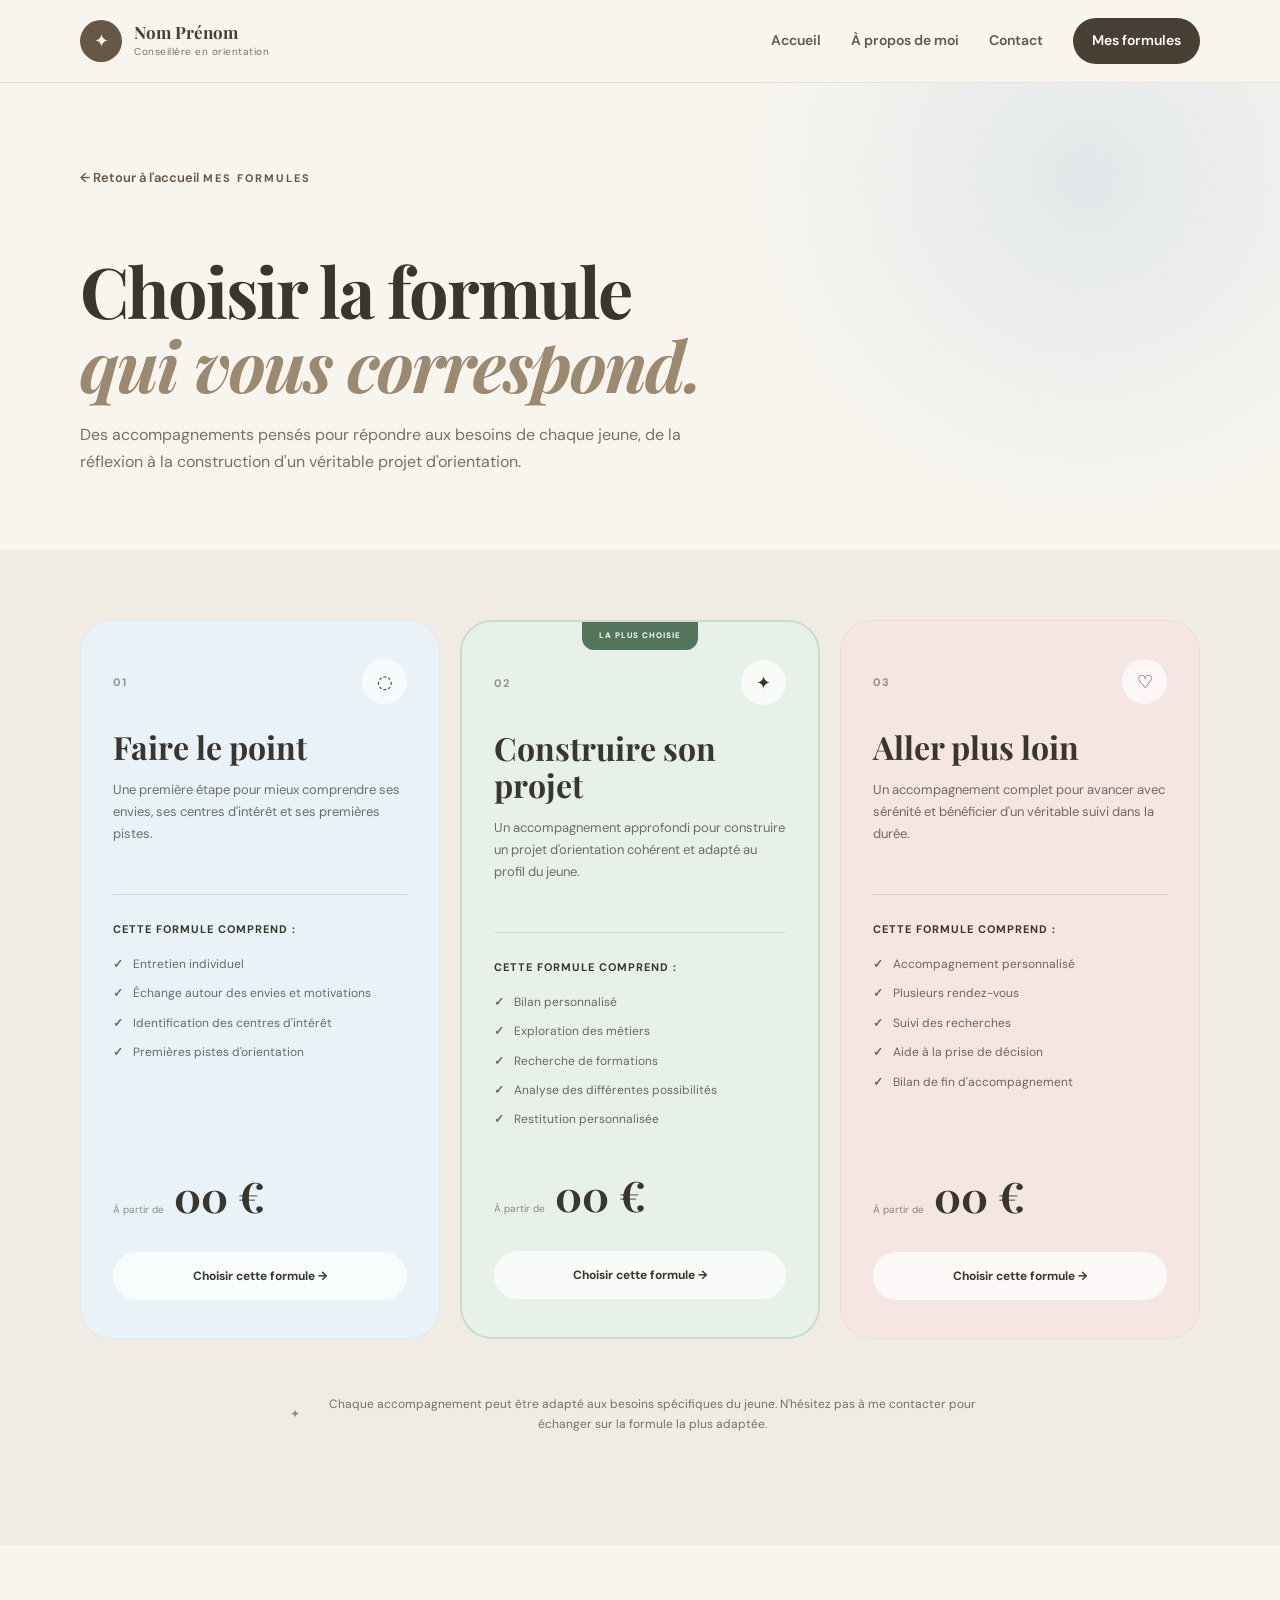
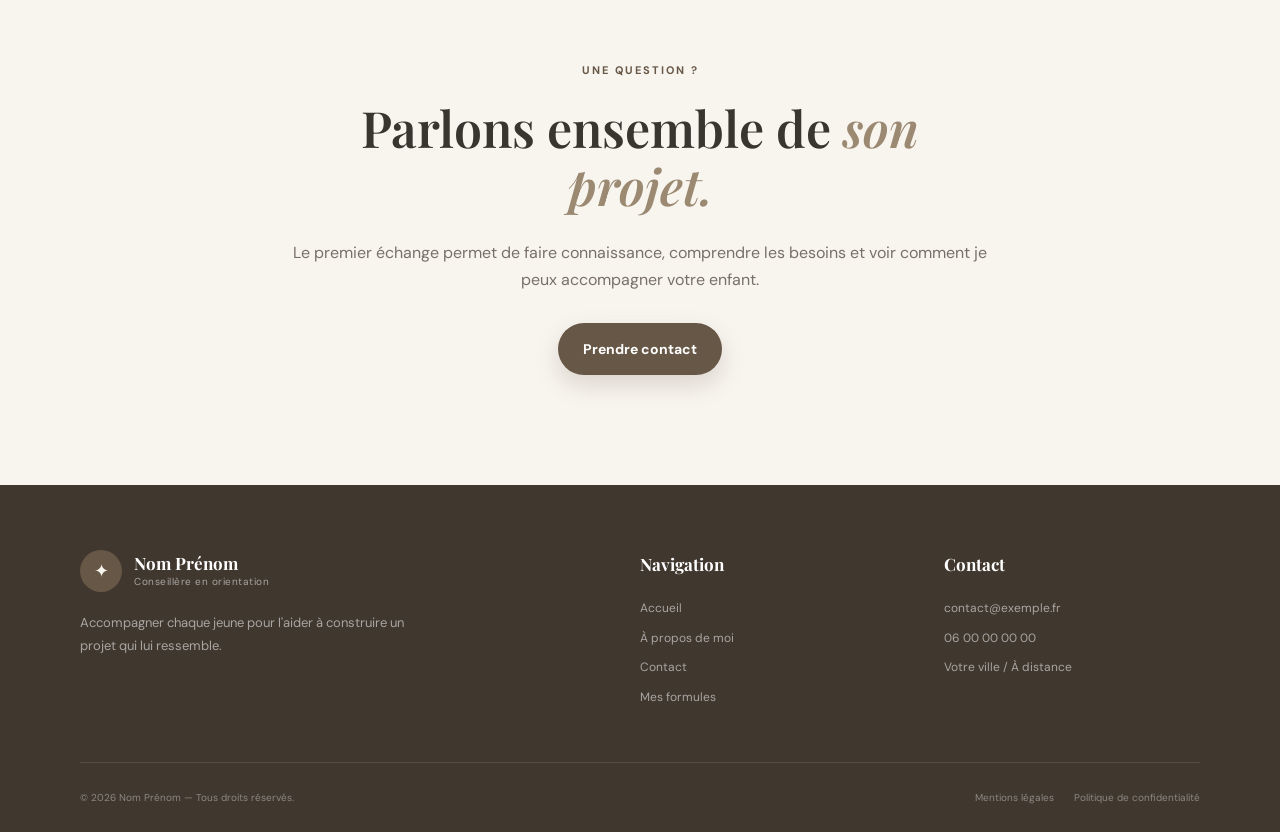
==== formules.html @ d6aa5b7f "premiere sauvegarde" ====
<!DOCTYPE html>
<html lang="fr">

<head>

    <meta charset="UTF-8">
    <meta name="viewport" content="width=device-width, initial-scale=1.0">

    <meta name="description" content="Découvrez les formules d'accompagnement en orientation scolaire.">

    <title>Mes formules | Nom Prénom</title>

    <link rel="stylesheet" href="style.css">

    <link rel="preconnect" href="https://fonts.googleapis.com">
    <link rel="preconnect" href="https://fonts.gstatic.com" crossorigin>

    <link href="https://fonts.googleapis.com/css2?family=DM+Sans:wght@400;500;600;700&family=Playfair+Display:wght@500;600;700&display=swap" rel="stylesheet">

</head>


<body>


    <!-- =====================================================
         HEADER
    ====================================================== -->

    <header class="header">

        <div class="container navigation">

            <a href="index.html" class="logo">

                <span class="logo-symbol">✦</span>

                <span>
                    <strong>Nom Prénom</strong>
                    <small>Conseillère en orientation</small>
                </span>

            </a>


            <nav class="nav-menu">

                <a href="index.html">Accueil</a>

                <a href="index.html#apropos">
                    À propos de moi
                </a>

                <a href="index.html#contact">
                    Contact
                </a>

                <a href="formules.html" class="nav-button active">
                    Mes formules
                </a>

            </nav>

        </div>

    </header>


    <!-- =====================================================
         HERO FORMULES
    ====================================================== -->

    <main>

        <section class="formules-hero">

            <div class="container">

                <a href="index.html" class="back-link">
                    ← Retour à l'accueil
                </a>


                <span class="section-label">
                    MES FORMULES
                </span>

                <h1>
                    Choisir la formule
                    <span>qui vous correspond.</span>
                </h1>

                <p>
                    Des accompagnements pensés pour répondre aux besoins
                    de chaque jeune, de la réflexion à la construction
                    d'un véritable projet d'orientation.
                </p>

            </div>

        </section>


        <!-- =====================================================
             FORMULES
        ====================================================== -->

        <section class="formules-section">

            <div class="container">

                <div class="formules-grid">


                    <!-- ================= FORMULE 1 ================= -->

                    <article class="formula-card formula-blue">

                        <div class="formula-top">

                            <span class="formula-number">
                                01
                            </span>

                            <span class="formula-icon">
                                ◌
                            </span>

                        </div>


                        <!-- MODIFIER LE TITRE -->

                        <h2>
                            Faire le point
                        </h2>

                        <p class="formula-intro">
                            Une première étape pour mieux comprendre
                            ses envies, ses centres d'intérêt et ses
                            premières pistes.
                        </p>


                        <div class="formula-divider"></div>


                        <h4>
                            Cette formule comprend :
                        </h4>


                        <ul class="formula-list">

                            <li>
                                <span>✓</span>
                                Entretien individuel
                            </li>

                            <li>
                                <span>✓</span>
                                Échange autour des envies et motivations
                            </li>

                            <li>
                                <span>✓</span>
                                Identification des centres d'intérêt
                            </li>

                            <li>
                                <span>✓</span>
                                Premières pistes d'orientation
                            </li>

                        </ul>


                        <div class="formula-price">

                            <small>À partir de</small>

                            <strong>
                                00 €
                            </strong>

                        </div>


                        <a href="index.html#contact" class="formula-button">
                            Choisir cette formule →
                        </a>

                    </article>


                    <!-- ================= FORMULE 2 ================= -->

                    <article class="formula-card formula-green popular">

                        <div class="popular-label">
                            LA PLUS CHOISIE
                        </div>


                        <div class="formula-top">

                            <span class="formula-number">
                                02
                            </span>

                            <span class="formula-icon">
                                ✦
                            </span>

                        </div>


                        <!-- MODIFIER LE TITRE -->

                        <h2>
                            Construire son projet
                        </h2>

                        <p class="formula-intro">
                            Un accompagnement approfondi pour construire
                            un projet d'orientation cohérent et adapté
                            au profil du jeune.
                        </p>


                        <div class="formula-divider"></div>


                        <h4>
                            Cette formule comprend :
                        </h4>


                        <ul class="formula-list">

                            <li>
                                <span>✓</span>
                                Bilan personnalisé
                            </li>

                            <li>
                                <span>✓</span>
                                Exploration des métiers
                            </li>

                            <li>
                                <span>✓</span>
                                Recherche de formations
                            </li>

                            <li>
                                <span>✓</span>
                                Analyse des différentes possibilités
                            </li>

                            <li>
                                <span>✓</span>
                                Restitution personnalisée
                            </li>

                        </ul>


                        <div class="formula-price">

                            <small>À partir de</small>

                            <strong>
                                00 €
                            </strong>

                        </div>


                        <a href="index.html#contact" class="formula-button">
                            Choisir cette formule →
                        </a>

                    </article>


                    <!-- ================= FORMULE 3 ================= -->

                    <article class="formula-card formula-red">

                        <div class="formula-top">

                            <span class="formula-number">
                                03
                            </span>

                            <span class="formula-icon">
                                ♡
                            </span>

                        </div>


                        <!-- MODIFIER LE TITRE -->

                        <h2>
                            Aller plus loin
                        </h2>

                        <p class="formula-intro">
                            Un accompagnement complet pour avancer avec
                            sérénité et bénéficier d'un véritable suivi
                            dans la durée.
                        </p>


                        <div class="formula-divider"></div>


                        <h4>
                            Cette formule comprend :
                        </h4>


                        <ul class="formula-list">

                            <li>
                                <span>✓</span>
                                Accompagnement personnalisé
                            </li>

                            <li>
                                <span>✓</span>
                                Plusieurs rendez-vous
                            </li>

                            <li>
                                <span>✓</span>
                                Suivi des recherches
                            </li>

                            <li>
                                <span>✓</span>
                                Aide à la prise de décision
                            </li>

                            <li>
                                <span>✓</span>
                                Bilan de fin d'accompagnement
                            </li>

                        </ul>


                        <div class="formula-price">

                            <small>À partir de</small>

                            <strong>
                                00 €
                            </strong>

                        </div>


                        <a href="index.html#contact" class="formula-button">
                            Choisir cette formule →
                        </a>

                    </article>

                </div>


                <!-- =====================================================
                     PETIT TEXTE SOUS LES FORMULES
                ====================================================== -->

                <div class="formula-note">

                    <span>✦</span>

                    <p>
                        Chaque accompagnement peut être adapté aux besoins
                        spécifiques du jeune. N'hésitez pas à me contacter
                        pour échanger sur la formule la plus adaptée.
                    </p>

                </div>

            </div>

        </section>


        <!-- =====================================================
             CTA
        ====================================================== -->

        <section class="formula-cta">

            <div class="container">

                <span class="section-label">
                    UNE QUESTION ?
                </span>

                <h2>
                    Parlons ensemble de
                    <em>son projet.</em>
                </h2>

                <p>
                    Le premier échange permet de faire connaissance,
                    comprendre les besoins et voir comment je peux
                    accompagner votre enfant.
                </p>

                <a href="index.html#contact" class="button button-primary">
                    Prendre contact
                </a>

            </div>

        </section>

    </main>


    <!-- =====================================================
         FOOTER
    ====================================================== -->

    <footer class="footer">

        <div class="container footer-grid">

            <div class="footer-brand">

                <a href="index.html" class="logo footer-logo">

                    <span class="logo-symbol">✦</span>

                    <span>
                        <strong>Nom Prénom</strong>
                        <small>Conseillère en orientation</small>
                    </span>

                </a>

                <p>
                    Accompagner chaque jeune pour l'aider à construire
                    un projet qui lui ressemble.
                </p>

            </div>


            <div class="footer-column">

                <h4>Navigation</h4>

                <a href="index.html">Accueil</a>

                <a href="index.html#apropos">
                    À propos de moi
                </a>

                <a href="index.html#contact">
                    Contact
                </a>

                <a href="formules.html">
                    Mes formules
                </a>

            </div>


            <div class="footer-column">

                <h4>Contact</h4>

                <a href="mailto:contact@exemple.fr">
                    contact@exemple.fr
                </a>

                <a href="tel:+33600000000">
                    06 00 00 00 00
                </a>

                <span>
                    Votre ville / À distance
                </span>

            </div>

        </div>


        <div class="footer-bottom container">

            <span>
                © 2026 Nom Prénom — Tous droits réservés.
            </span>

            <div>

                <a href="#">
                    Mentions légales
                </a>

                <a href="#">
                    Politique de confidentialité
                </a>

            </div>

        </div>

    </footer>


</body>
</html>
---- style.css ----
/* =========================================================
   VARIABLES
========================================================= */

:root {

    --cream: #f8f5ef;
    --cream-dark: #eee8dc;
    --white: #ffffff;

    --beige: #9b8972;
    --beige-dark: #675746;
    --brown: #493f35;

    --text: #39352f;
    --text-light: #777068;

    --blue: #b8d1df;
    --blue-dark: #54778c;

    --green: #b9cfbd;
    --green-dark: #54745b;

    --red: #d9a39b;
    --red-dark: #965b53;

    --shadow: 0 20px 50px rgba(75, 62, 48, 0.08);

    --radius: 24px;
    --radius-small: 14px;

}


/* =========================================================
   RESET
========================================================= */

* {
    margin: 0;
    padding: 0;
    box-sizing: border-box;
}


html {
    scroll-behavior: smooth;
}


body {
    font-family: "DM Sans", sans-serif;
    color: var(--text);
    background: var(--cream);
    line-height: 1.7;
}


img {
    max-width: 100%;
    display: block;
}


a {
    text-decoration: none;
    color: inherit;
}


button,
a {
    -webkit-tap-highlight-color: transparent;
}


/* =========================================================
   CONTAINER
========================================================= */

.container {
    width: min(1120px, calc(100% - 40px));
    margin: auto;
}


/* =========================================================
   HEADER
========================================================= */

.header {
    background: rgba(248, 245, 239, 0.94);
    border-bottom: 1px solid rgba(103, 87, 70, 0.12);

    position: sticky;
    top: 0;
    z-index: 100;

    backdrop-filter: blur(12px);
}


.navigation {
    min-height: 82px;

    display: flex;
    align-items: center;
    justify-content: space-between;

    gap: 30px;
}


/* LOGO */

.logo {
    display: flex;
    align-items: center;
    gap: 12px;

    color: var(--brown);
}


.logo-symbol {
    width: 42px;
    height: 42px;

    display: grid;
    place-items: center;

    border-radius: 50%;

    background: var(--beige-dark);
    color: var(--cream);

    font-size: 18px;
}


.logo strong {
    display: block;

    font-family: "Playfair Display", serif;
    font-size: 17px;
    line-height: 1.2;
}


.logo small {
    display: block;

    color: var(--text-light);

    font-size: 10px;
    letter-spacing: 0.5px;
}


/* MENU */

.nav-menu {
    display: flex;
    align-items: center;
    gap: 30px;

    font-size: 14px;
    font-weight: 600;
}


.nav-menu > a {
    position: relative;
    color: var(--beige-dark);
}


.nav-menu > a:not(.nav-button)::after {
    content: "";

    position: absolute;

    left: 0;
    bottom: -7px;

    width: 0;
    height: 2px;

    background: var(--beige-dark);

    transition: width 0.3s ease;
}


.nav-menu > a:not(.nav-button):hover::after {
    width: 100%;
}


.nav-button {
    padding: 11px 19px;

    border-radius: 100px;

    background: var(--beige-dark);
    color: white !important;

    transition: transform 0.3s ease,
                background 0.3s ease;
}


.nav-button:hover {
    transform: translateY(-2px);
    background: var(--brown);
}


.nav-button.active {
    background: var(--brown);
}


/* =========================================================
   HERO
========================================================= */

.hero {
    position: relative;

    overflow: hidden;

    padding: 100px 0 110px;

    background:
        radial-gradient(
            circle at 80% 20%,
            rgba(185, 207, 189, 0.28),
            transparent 30%
        ),
        var(--cream);
}


.hero-grid {
    display: grid;

    grid-template-columns: 1fr 0.85fr;

    align-items: center;

    gap: 80px;
}


.eyebrow,
.section-label {
    display: inline-block;

    color: var(--beige-dark);

    font-size: 11px;
    font-weight: 700;

    letter-spacing: 2px;
    text-transform: uppercase;
}


.hero h1 {
    max-width: 650px;

    margin: 18px 0 24px;

    font-family: "Playfair Display", serif;

    font-size: clamp(46px, 6vw, 76px);

    font-weight: 600;

    line-height: 1.05;

    letter-spacing: -2px;
}


.hero h1 span,
.formules-hero h1 span {
    display: block;

    color: var(--beige);
    font-style: italic;
}


.hero-description {
    max-width: 570px;

    color: var(--text-light);

    font-size: 17px;

    line-height: 1.8;
}


.hero-buttons {
    display: flex;

    flex-wrap: wrap;

    gap: 13px;

    margin-top: 35px;
}


/* BUTTONS */

.button {
    display: inline-flex;

    align-items: center;
    justify-content: center;

    min-height: 52px;

    padding: 0 25px;

    border-radius: 100px;

    font-size: 14px;
    font-weight: 700;

    transition:
        transform 0.3s ease,
        box-shadow 0.3s ease,
        background 0.3s ease;
}


.button:hover {
    transform: translateY(-3px);
}


.button-primary {
    background: var(--beige-dark);
    color: white;

    box-shadow: 0 10px 25px rgba(103, 87, 70, 0.2);
}


.button-primary:hover {
    background: var(--brown);

    box-shadow:
        0 15px 30px rgba(103, 87, 70, 0.25);
}


.button-secondary {
    border: 1px solid rgba(103, 87, 70, 0.25);

    color: var(--beige-dark);
}


.button-secondary:hover {
    background: white;
}


.hero-note {
    display: flex;

    align-items: center;

    gap: 10px;

    margin-top: 24px;

    color: var(--text-light);

    font-size: 12px;
}


.hero-note span {
    width: 21px;
    height: 21px;

    display: grid;
    place-items: center;

    border-radius: 50%;

    background: var(--green);

    color: var(--green-dark);

    font-size: 11px;
}


/* =========================================================
   HERO VISUAL
========================================================= */

.hero-visual {
    position: relative;

    min-height: 500px;

    display: grid;
    place-items: center;
}


.visual-circle {
    position: absolute;

    border-radius: 50%;
}


.circle-one {
    width: 410px;
    height: 410px;

    background: var(--green);

    opacity: 0.55;
}


.circle-two {
    width: 330px;
    height: 330px;

    background: var(--blue);

    opacity: 0.4;

    transform: translate(50px, 45px);
}


.orientation-card {
    position: relative;
    z-index: 2;

    width: 300px;
    min-height: 370px;

    padding: 45px 35px;

    display: flex;
    flex-direction: column;
    justify-content: center;

    text-align: center;

    border-radius: 150px 150px 35px 35px;

    background: var(--beige-dark);

    color: white;

    box-shadow:
        0 35px 60px rgba(70, 57, 45, 0.2);

    transform: rotate(-3deg);
}


.card-icon {
    width: 50px;
    height: 50px;

    display: grid;
    place-items: center;

    margin: 0 auto 22px;

    border-radius: 50%;

    background: rgba(255, 255, 255, 0.12);

    color: #e8d8c4;
}


.card-small {
    font-size: 9px;

    letter-spacing: 3px;

    opacity: 0.65;
}


.orientation-card h3 {
    margin: 15px 0;

    font-family: "Playfair Display", serif;

    font-size: 28px;

    line-height: 1.3;
}


.orientation-card h3 em {
    color: #e1c9a9;
}


.card-line {
    width: 45px;
    height: 1px;

    margin: 5px auto 15px;

    background: rgba(255, 255, 255, 0.4);
}


.card-bottom {
    font-size: 10px;

    letter-spacing: 1px;

    opacity: 0.7;
}


.floating-card {
    position: absolute;
    z-index: 3;

    display: flex;

    align-items: center;

    gap: 10px;

    padding: 13px 17px;

    background: white;

    border-radius: 14px;

    box-shadow: var(--shadow);

    animation: floating 4s ease-in-out infinite;
}


.floating-card span {
    width: 30px;
    height: 30px;

    display: grid;
    place-items: center;

    border-radius: 50%;

    background: var(--cream-dark);

    color: var(--beige-dark);
}


.floating-card strong,
.floating-card small {
    display: block;

    line-height: 1.2;
}


.floating-card strong {
    font-size: 12px;
}


.floating-card small {
    margin-top: 3px;

    color: var(--text-light);

    font-size: 10px;
}


.floating-card-top {
    top: 70px;
    right: 10px;
}


.floating-card-bottom {
    bottom: 65px;
    left: 5px;

    animation-delay: 1.5s;
}


@keyframes floating {

    0%,
    100% {
        transform: translateY(0);
    }

    50% {
        transform: translateY(-8px);
    }

}


/* =========================================================
   BANDEAU
========================================================= */

.intro-band {
    background: var(--beige-dark);
    color: white;
}


.intro-band-content {
    min-height: 100px;

    display: flex;

    align-items: center;
    justify-content: center;

    gap: 30px;

    text-align: center;
}


.intro-band p {
    max-width: 700px;

    font-family: "Playfair Display", serif;

    font-size: 20px;
}


.intro-band span {
    color: #d8c4a7;
}


/* =========================================================
   SECTIONS
========================================================= */

.section {
    padding: 120px 0;
}


.about-section {
    background: var(--cream);
}


.about-grid {
    display: grid;

    grid-template-columns: 0.8fr 1.2fr;

    align-items: center;

    gap: 100px;
}


/* =========================================================
   ABOUT IMAGE
========================================================= */

.about-image {
    position: relative;

    min-height: 520px;

    display: grid;
    place-items: center;
}


.about-decoration {
    position: absolute;

    width: 390px;
    height: 450px;

    border: 1px solid var(--beige);

    border-radius: 200px 200px 30px 30px;

    transform: rotate(5deg);
}


.about-placeholder {
    position: relative;

    width: 350px;
    height: 420px;

    display: grid;
    place-items: center;

    border-radius: 190px 190px 25px 25px;

    background:
        linear-gradient(
            145deg,
            var(--blue),
            var(--green)
        );

    color: var(--beige-dark);

    text-align: center;

    font-family: "Playfair Display", serif;

    font-size: 30px;

    box-shadow: var(--shadow);
}


.about-placeholder span {
    opacity: 0.7;
}


.about-badge {
    position: absolute;

    bottom: 45px;
    right: 10px;

    padding: 18px 25px;

    display: flex;
    flex-direction: column;

    background: white;

    border-radius: 13px;

    box-shadow: var(--shadow);

    transform: rotate(-4deg);
}


.about-badge strong {
    font-family: "Playfair Display", serif;

    font-size: 18px;
}


.about-badge span {
    color: var(--text-light);

    font-size: 10px;
}


/* =========================================================
   ABOUT CONTENT
========================================================= */

.about-content h2,
.section-heading h2,
.contact-box h2,
.formula-cta h2 {
    margin: 17px 0 25px;

    font-family: "Playfair Display", serif;

    font-size: clamp(34px, 4vw, 50px);

    line-height: 1.15;

    font-weight: 600;
}


.about-content h2 em,
.contact-box h2 em,
.formula-cta h2 em {
    color: var(--beige);

    font-style: italic;
}


.about-content > p {
    max-width: 650px;

    margin-bottom: 15px;

    color: var(--text-light);
}


.about-content strong {
    color: var(--brown);
}


/* VALUES */

.about-values {
    display: grid;

    grid-template-columns: repeat(3, 1fr);

    gap: 15px;

    margin-top: 40px;
}


.about-values div {
    padding: 18px;

    border-top: 1px solid rgba(103, 87, 70, 0.2);
}


.about-values span {
    display: block;

    margin-bottom: 8px;

    color: var(--beige);

    font-size: 11px;
    font-weight: 700;
}


.about-values strong {
    display: block;

    font-family: "Playfair Display", serif;

    font-size: 18px;
}


.about-values p {
    margin-top: 5px;

    color: var(--text-light);

    font-size: 11px;

    line-height: 1.5;
}


/* =========================================================
   AUDIENCE
========================================================= */

.audience-section {
    background: #f1ece3;
}


.section-heading {
    max-width: 650px;

    margin: 0 auto 55px;
}


.section-heading.centered {
    text-align: center;
}


.section-heading h2 {
    margin-bottom: 13px;
}


.section-heading > p {
    color: var(--text-light);
}


.audience-grid {
    display: grid;

    grid-template-columns: repeat(3, 1fr);

    gap: 20px;
}


.audience-card {
    position: relative;

    padding: 38px 32px;

    min-height: 330px;

    background: var(--cream);

    border: 1px solid rgba(103, 87, 70, 0.08);

    border-radius: var(--radius);

    overflow: hidden;

    transition:
        transform 0.3s ease,
        box-shadow 0.3s ease;
}


.audience-card:hover {
    transform: translateY(-7px);

    box-shadow: var(--shadow);
}


.audience-card.featured {
    background: var(--beige-dark);
    color: white;
}


.audience-number {
    position: absolute;

    top: 20px;
    right: 25px;

    font-size: 11px;

    opacity: 0.5;
}


.audience-icon {
    width: 55px;
    height: 55px;

    display: grid;
    place-items: center;

    margin-bottom: 30px;

    border-radius: 50%;

    background: var(--cream-dark);

    color: var(--beige-dark);

    font-size: 21px;
}


.featured .audience-icon {
    background: rgba(255, 255, 255, 0.1);
    color: #e5d4bb;
}


.audience-card h3 {
    margin-bottom: 12px;

    font-family: "Playfair Display", serif;

    font-size: 27px;
}


.audience-card p {
    color: var(--text-light);

    font-size: 14px;
}


.featured p {
    color: rgba(255, 255, 255, 0.7);
}


/* =========================================================
   CONTACT
========================================================= */

.contact-section {
    padding-top: 100px;
    padding-bottom: 120px;
}


.contact-box {
    position: relative;

    display: grid;

    grid-template-columns: 1fr 1fr;

    gap: 70px;

    padding: 65px;

    border-radius: 35px;

    background: var(--beige-dark);

    color: white;

    overflow: hidden;
}


.contact-box::after {
    content: "";

    position: absolute;

    width: 300px;
    height: 300px;

    right: -100px;
    bottom: -150px;

    border-radius: 50%;

    border: 1px solid rgba(255, 255, 255, 0.15);
}


.contact-box .section-label {
    color: #ddc8aa;
}


.contact-box h2 {
    font-size: 50px;
}


.contact-box h2 em {
    color: #ddc8aa;
}


.contact-text > p {
    max-width: 480px;

    color: rgba(255, 255, 255, 0.7);
}


.contact-details {
    display: flex;

    flex-direction: column;

    justify-content: center;

    gap: 14px;
}


.contact-item {
    display: flex;

    align-items: center;

    gap: 15px;

    padding: 15px 0;

    border-bottom: 1px solid rgba(255, 255, 255, 0.1);
}


.contact-icon {
    width: 43px;
    height: 43px;

    display: grid;
    place-items: center;

    flex-shrink: 0;

    border-radius: 50%;

    background: rgba(255, 255, 255, 0.1);

    color: #e0ccb1;
}


.contact-item small,
.contact-item strong {
    display: block;
}


.contact-item small {
    color: rgba(255, 255, 255, 0.5);

    font-size: 10px;

    text-transform: uppercase;

    letter-spacing: 1px;
}


.contact-item strong {
    margin-top: 3px;

    font-size: 14px;
}


.button-light {
    margin-top: 15px;

    width: max-content;

    background: white;

    color: var(--beige-dark);
}


.button-light:hover {
    background: var(--cream);
}


/* =========================================================
   FOOTER
========================================================= */

.footer {
    padding-top: 65px;

    background: #40372f;

    color: white;
}


.footer-grid {
    display: grid;

    grid-template-columns: 1.5fr 0.7fr 0.8fr;

    gap: 80px;

    padding-bottom: 55px;
}


.footer-logo {
    color: white;
}


.footer-logo small {
    color: rgba(255, 255, 255, 0.55);
}


.footer-brand > p {
    max-width: 330px;

    margin-top: 20px;

    color: rgba(255, 255, 255, 0.55);

    font-size: 13px;
}


.footer-column {
    display: flex;
    flex-direction: column;

    gap: 9px;
}


.footer-column h4 {
    margin-bottom: 10px;

    font-family: "Playfair Display", serif;

    font-size: 17px;
}


.footer-column a,
.footer-column span {
    color: rgba(255, 255, 255, 0.55);

    font-size: 12px;

    transition: color 0.2s ease;
}


.footer-column a:hover {
    color: white;
}


.footer-bottom {
    min-height: 70px;

    display: flex;

    align-items: center;
    justify-content: space-between;

    gap: 20px;

    border-top: 1px solid rgba(255, 255, 255, 0.1);

    color: rgba(255, 255, 255, 0.4);

    font-size: 10px;
}


.footer-bottom div {
    display: flex;
    gap: 20px;
}


.footer-bottom a:hover {
    color: white;
}


/* =========================================================
   PAGE FORMULES
========================================================= */

.formules-hero {
    padding: 80px 0 75px;

    background:
        radial-gradient(
            circle at 85% 20%,
            rgba(184, 209, 223, 0.35),
            transparent 30%
        ),
        var(--cream);
}


.back-link {
    display: inline-flex;

    margin-bottom: 50px;

    color: var(--beige-dark);

    font-size: 13px;
    font-weight: 600;

    transition: transform 0.2s ease;
}


.back-link:hover {
    transform: translateX(-5px);
}


.formules-hero h1 {
    max-width: 800px;

    margin: 15px 0 20px;

    font-family: "Playfair Display", serif;

    font-size: clamp(44px, 6vw, 70px);

    line-height: 1.05;

    letter-spacing: -2px;
}


.formules-hero > .container > p {
    max-width: 650px;

    color: var(--text-light);

    font-size: 16px;
}


/* =========================================================
   FORMULES CARDS
========================================================= */

.formules-section {
    padding: 70px 0 110px;

    background: #f1ece3;
}


.formules-grid {
    display: grid;

    grid-template-columns: repeat(3, 1fr);

    align-items: stretch;

    gap: 20px;
}


.formula-card {
    position: relative;

    display: flex;
    flex-direction: column;

    min-height: 650px;

    padding: 38px 32px;

    border-radius: 32px;

    background: white;

    border: 1px solid rgba(0, 0, 0, 0.04);

    overflow: hidden;

    transition:
        transform 0.3s ease,
        box-shadow 0.3s ease;
}


.formula-card:hover {
    transform: translateY(-8px);

    box-shadow: 0 25px 50px rgba(70, 57, 45, 0.12);
}


/* COULEURS */

.formula-blue {
    background: #e9f2f6;
}


.formula-green {
    background: #e8f1e9;
}


.formula-red {
    background: #f5e6e3;
}


/* TOP */

.formula-top {
    display: flex;

    justify-content: space-between;
    align-items: center;

    margin-bottom: 25px;
}


.formula-number {
    font-size: 11px;
    font-weight: 700;

    letter-spacing: 1px;

    opacity: 0.5;
}


.formula-icon {
    width: 45px;
    height: 45px;

    display: grid;
    place-items: center;

    border-radius: 50%;

    background: rgba(255, 255, 255, 0.7);

    font-size: 18px;
}


.formula-card h2 {
    margin-bottom: 13px;

    font-family: "Playfair Display", serif;

    font-size: 32px;

    line-height: 1.15;
}


.formula-intro {
    min-height: 90px;

    color: rgba(57, 53, 47, 0.7);

    font-size: 13px;

    line-height: 1.7;
}


.formula-divider {
    width: 100%;
    height: 1px;

    margin: 25px 0;

    background: rgba(57, 53, 47, 0.12);
}


.formula-card h4 {
    margin-bottom: 15px;

    font-size: 11px;

    text-transform: uppercase;

    letter-spacing: 1px;
}


.formula-list {
    display: flex;
    flex-direction: column;

    gap: 9px;

    list-style: none;
}


.formula-list li {
    display: flex;

    gap: 10px;

    color: rgba(57, 53, 47, 0.72);

    font-size: 12px;
}


.formula-list li span {
    font-weight: 700;
}


.formula-price {
    display: flex;

    align-items: baseline;

    gap: 10px;

    margin-top: auto;

    padding-top: 30px;
}


.formula-price small {
    color: rgba(57, 53, 47, 0.55);

    font-size: 10px;
}


.formula-price strong {
    font-family: "Playfair Display", serif;

    font-size: 42px;
}


.formula-button {
    display: flex;

    align-items: center;
    justify-content: center;

    min-height: 48px;

    margin-top: 20px;

    border-radius: 100px;

    background: rgba(255, 255, 255, 0.75);

    font-size: 12px;
    font-weight: 700;

    transition:
        background 0.3s ease,
        transform 0.3s ease;
}


.formula-button:hover {
    background: white;

    transform: translateY(-2px);
}


/* FORMULE POPULAIRE */

.formula-card.popular {
    border: 2px solid rgba(84, 116, 91, 0.18);
}


.popular-label {
    position: absolute;

    top: 0;
    left: 50%;

    transform: translateX(-50%);

    padding: 7px 17px;

    border-radius: 0 0 12px 12px;

    background: var(--green-dark);

    color: white;

    font-size: 8px;
    font-weight: 700;

    letter-spacing: 1px;
}


/* NOTE */

.formula-note {
    display: flex;

    align-items: center;
    justify-content: center;

    gap: 15px;

    max-width: 700px;

    margin: 55px auto 0;

    text-align: center;

    color: var(--text-light);

    font-size: 12px;
}


.formula-note > span {
    color: var(--beige);
}


/* =========================================================
   FORMULE CTA
========================================================= */

.formula-cta {
    padding: 110px 0;

    text-align: center;

    background: var(--cream);
}


.formula-cta > .container {
    max-width: 700px;
}


.formula-cta p {
    margin-bottom: 30px;

    color: var(--text-light);
}


/* =========================================================
   RESPONSIVE TABLETTE
========================================================= */

@media (max-width: 900px) {

    .navigation {
        min-height: 75px;
    }


    .nav-menu {
        gap: 15px;
    }


    .hero-grid {
        grid-template-columns: 1fr;

        gap: 40px;
    }


    .hero-text {
        text-align: center;
    }


    .hero-description {
        margin: auto;
    }


    .hero-buttons {
        justify-content: center;
    }


    .hero-note {
        justify-content: center;
    }


    .hero-visual {
        min-height: 470px;
    }


    .about-grid {
        grid-template-columns: 1fr;

        gap: 60px;
    }


    .about-image {
        max-width: 500px;

        width: 100%;

        margin: auto;
    }


    .about-content {
        text-align: center;
    }


    .about-content > p {
        margin-left: auto;
        margin-right: auto;
    }


    .audience-grid {
        grid-template-columns: 1fr;

        max-width: 650px;

        margin: auto;
    }


    .audience-card {
        min-height: auto;
    }


    .contact-box {
        grid-template-columns: 1fr;

        gap: 30px;
    }


    .formules-grid {
        grid-template-columns: 1fr;

        max-width: 600px;

        margin: auto;
    }


    .formula-card {
        min-height: 600px;
    }


    .footer-grid {
        grid-template-columns: 1fr 1fr;

        gap: 45px;
    }


    .footer-brand {
        grid-column: 1 / -1;
    }

}


/* =========================================================
   RESPONSIVE MOBILE
========================================================= */

@media (max-width: 650px) {

    .container {
        width: min(100% - 30px, 1120px);
    }


    /* HEADER */

    .navigation {
        flex-direction: column;

        padding: 15px 0;

        gap: 15px;
    }


    .nav-menu {
        width: 100%;

        justify-content: center;

        flex-wrap: wrap;

        gap: 10px 16px;

        font-size: 12px;
    }


    .nav-button {
        padding: 8px 13px;
    }


    /* HERO */

    .hero {
        padding: 65px 0 70px;
    }


    .hero h1 {
        font-size: 45px;

        letter-spacing: -1px;
    }


    .hero-description {
        font-size: 15px;
    }


    .hero-buttons {
        flex-direction: column;
    }


    .button {
        width: 100%;
    }


    .hero-visual {
        min-height: 390px;
    }


    .circle-one {
        width: 300px;
        height: 300px;
    }


    .circle-two {
        width: 250px;
        height: 250px;
    }


    .orientation-card {
        width: 240px;
        min-height: 310px;

        padding: 35px 25px;
    }


    .orientation-card h3 {
        font-size: 24px;
    }


    .floating-card-top {
        top: 25px;
        right: 0;
    }


    .floating-card-bottom {
        bottom: 25px;
        left: 0;
    }


    /* BANDEAU */

    .intro-band-content {
        padding: 25px 0;
    }


    .intro-band p {
        font-size: 17px;
    }


    /* SECTIONS */

    .section {
        padding: 80px 0;
    }


    /* ABOUT */

    .about-image {
        min-height: 400px;
    }


    .about-decoration {
        width: 280px;
        height: 350px;
    }


    .about-placeholder {
        width: 250px;
        height: 330px;
    }


    .about-badge {
        right: 0;
        bottom: 20px;
    }


    .about-values {
        grid-template-columns: 1fr;

        text-align: left;
    }


    /* CONTACT */

    .contact-box {
        padding: 40px 25px;

        border-radius: 25px;
    }


    .contact-box h2 {
        font-size: 40px;
    }


    /* FOOTER */

    .footer-grid {
        grid-template-columns: 1fr;

        gap: 35px;
    }


    .footer-brand {
        grid-column: auto;
    }


    .footer-bottom {
        padding: 20px 0;

        flex-direction: column;

        align-items: flex-start;
    }


    .footer-bottom div {
        flex-wrap: wrap;
    }


    /* FORMULES */

    .formules-hero {
        padding: 55px 0;
    }


    .formules-hero h1 {
        font-size: 44px;

        letter-spacing: -1px;
    }


    .formules-section {
        padding: 45px 0 75px;
    }


    .formula-card {
        padding: 30px 25px;
    }


    .formula-card h2 {
        font-size: 29px;
    }


    .formula-note {
        align-items: flex-start;
    }

}
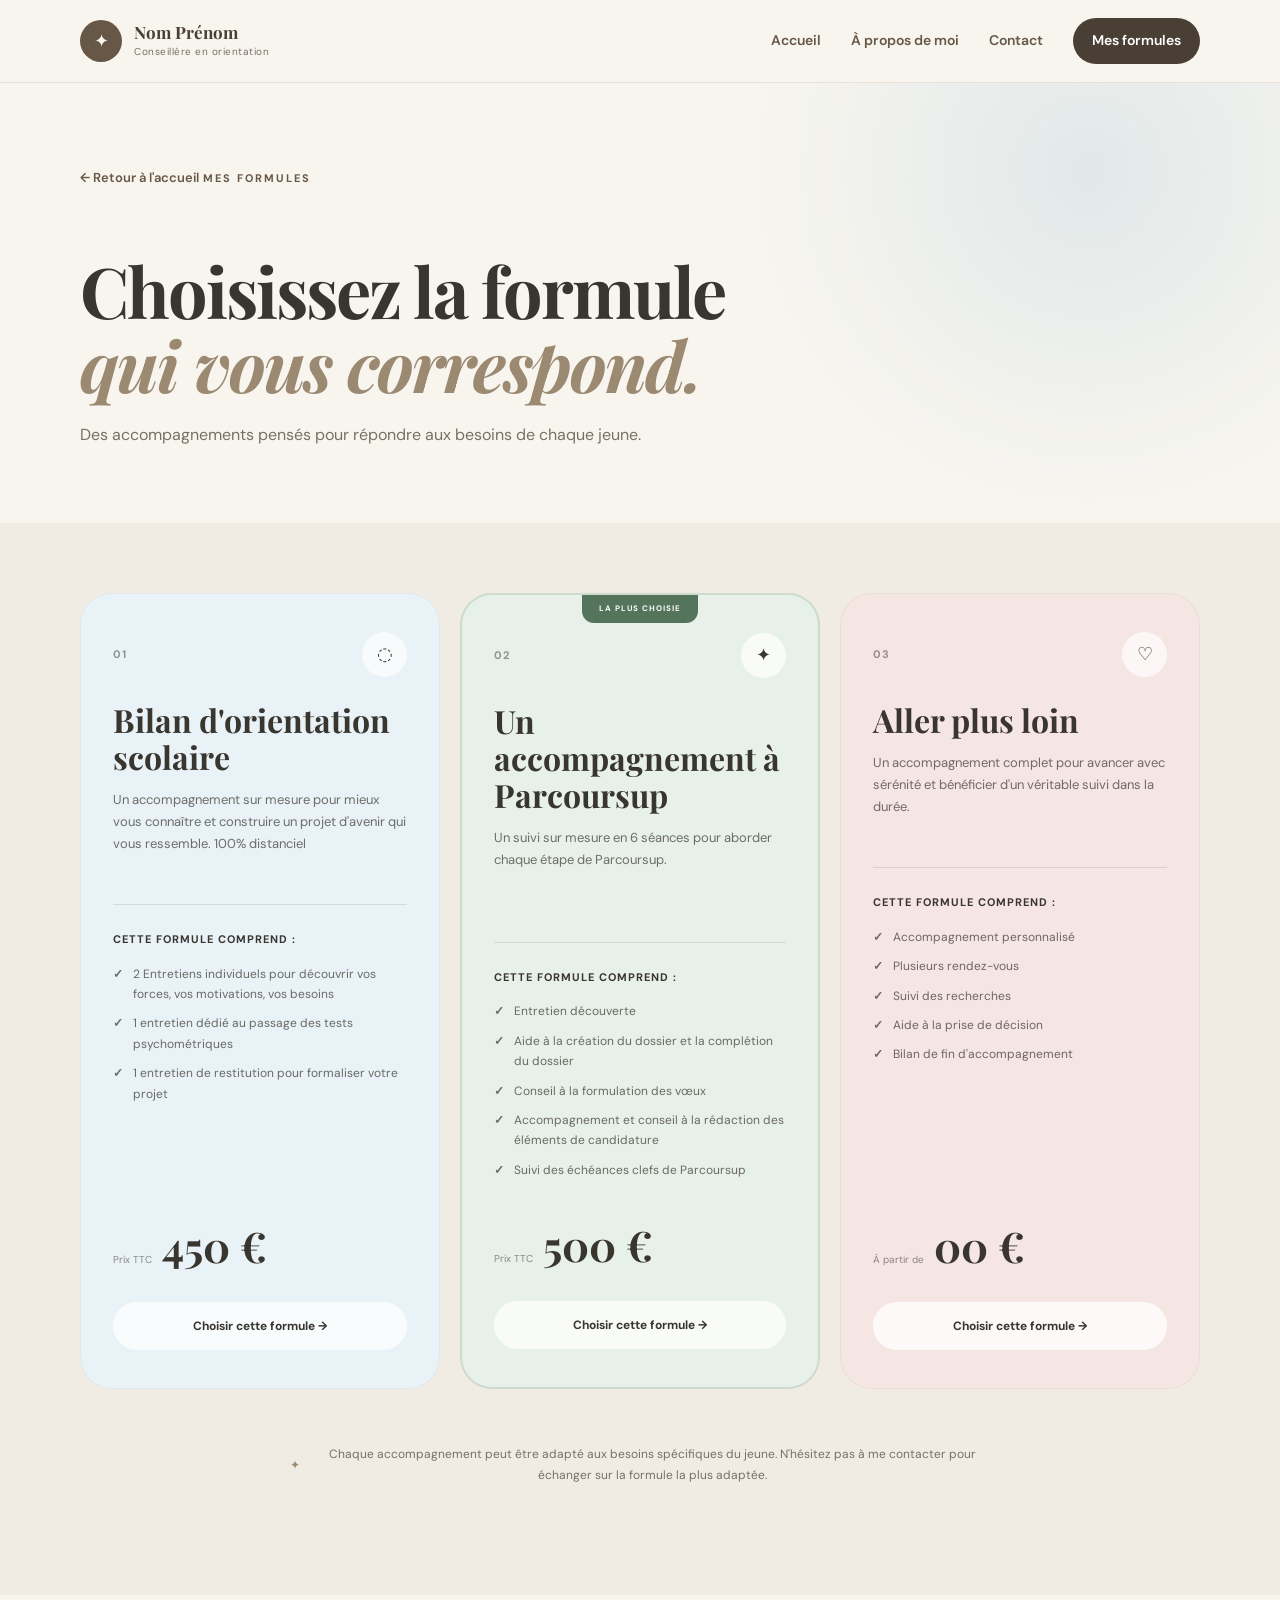
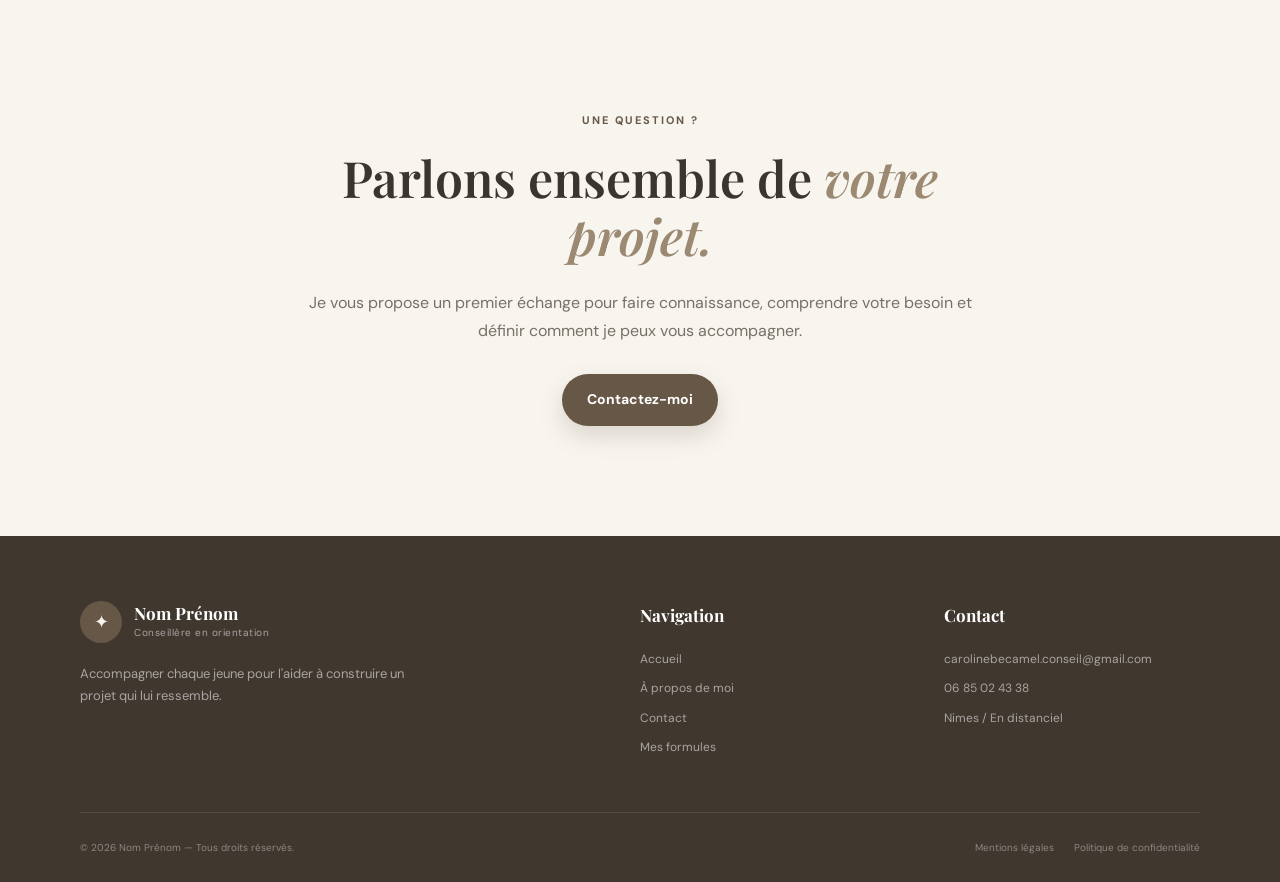
==== commit bfb06403: "Revise content and contact details in formules.html Updated descriptions and titles for clarity and " ====
--- a/formules.html
+++ b/formules.html
@@ -6,7 +6,7 @@
     <meta charset="UTF-8">
     <meta name="viewport" content="width=device-width, initial-scale=1.0">
 
-    <meta name="description" content="Découvrez les formules d'accompagnement en orientation scolaire.">
+    <meta name="description" content="Découvrez mes formules d'accompagnement en orientation scolaire.">
 
     <title>Mes formules | Nom Prénom</title>
 
@@ -86,14 +86,13 @@
                 </span>
 
                 <h1>
-                    Choisir la formule
+                    Choisissez la formule
                     <span>qui vous correspond.</span>
                 </h1>
 
                 <p>
                     Des accompagnements pensés pour répondre aux besoins
-                    de chaque jeune, de la réflexion à la construction
-                    d'un véritable projet d'orientation.
+                    de chaque jeune.
                 </p>
 
             </div>
@@ -132,13 +131,12 @@
                         <!-- MODIFIER LE TITRE -->
 
                         <h2>
-                            Faire le point
+                            Bilan d'orientation scolaire
                         </h2>
 
                         <p class="formula-intro">
-                            Une première étape pour mieux comprendre
-                            ses envies, ses centres d'intérêt et ses
-                            premières pistes.
+                            Un accompagnement sur mesure pour mieux vous connaître et construire un projet d'avenir qui vous ressemble. 
+                            100% distanciel
                         </p>
 
 
@@ -154,33 +152,29 @@
 
                             <li>
                                 <span>✓</span>
-                                Entretien individuel
-                            </li>
-
-                            <li>
-                                <span>✓</span>
-                                Échange autour des envies et motivations
-                            </li>
-
-                            <li>
-                                <span>✓</span>
-                                Identification des centres d'intérêt
-                            </li>
-
-                            <li>
-                                <span>✓</span>
-                                Premières pistes d'orientation
-                            </li>
+                                2 Entretiens individuels pour découvrir vos forces, vos motivations, vos besoins
+                            </li>
+
+                            <li>
+                                <span>✓</span>
+                                1 entretien dédié au passage des tests psychométriques 
+                            </li>
+
+                            <li>
+                                <span>✓</span>
+                                1 entretien de restitution pour formaliser votre projet
+                            </li>
+
 
                         </ul>
 
 
                         <div class="formula-price">
 
-                            <small>À partir de</small>
+                            <small>Prix TTC</small>
 
                             <strong>
-                                00 €
+                                450 €
                             </strong>
 
                         </div>
@@ -218,13 +212,11 @@
                         <!-- MODIFIER LE TITRE -->
 
                         <h2>
-                            Construire son projet
+                            Un accompagnement à Parcoursup
                         </h2>
 
                         <p class="formula-intro">
-                            Un accompagnement approfondi pour construire
-                            un projet d'orientation cohérent et adapté
-                            au profil du jeune.
+                            Un suivi sur mesure en 6 séances pour aborder chaque étape de Parcoursup.
                         </p>
 
 
@@ -240,27 +232,27 @@
 
                             <li>
                                 <span>✓</span>
-                                Bilan personnalisé
-                            </li>
-
-                            <li>
-                                <span>✓</span>
-                                Exploration des métiers
-                            </li>
-
-                            <li>
-                                <span>✓</span>
-                                Recherche de formations
-                            </li>
-
-                            <li>
-                                <span>✓</span>
-                                Analyse des différentes possibilités
-                            </li>
-
-                            <li>
-                                <span>✓</span>
-                                Restitution personnalisée
+                               Entretien découverte
+                            </li>
+
+                            <li>
+                                <span>✓</span>
+                                Aide à la création du dossier et la complétion du dossier
+                            </li>
+
+                            <li>
+                                <span>✓</span>
+                                Conseil à la formulation des vœux
+                            </li>
+
+                            <li>
+                                <span>✓</span>
+                                Accompagnement et conseil à la rédaction des éléments de candidature
+                            </li>
+
+                            <li>
+                                <span>✓</span>
+                                Suivi des échéances clefs de Parcoursup
                             </li>
 
                         </ul>
@@ -268,10 +260,10 @@
 
                         <div class="formula-price">
 
-                            <small>À partir de</small>
+                            <small>Prix TTC</small>
 
                             <strong>
-                                00 €
+                                500 €
                             </strong>
 
                         </div>
@@ -407,17 +399,16 @@
 
                 <h2>
                     Parlons ensemble de
-                    <em>son projet.</em>
+                    <em>votre projet.</em>
                 </h2>
 
                 <p>
-                    Le premier échange permet de faire connaissance,
-                    comprendre les besoins et voir comment je peux
-                    accompagner votre enfant.
+                    Je vous propose un premier échange pour faire connaissance, 
+                    comprendre votre besoin et définir comment je peux vous accompagner.
                 </p>
 
                 <a href="index.html#contact" class="button button-primary">
-                    Prendre contact
+                    Contactez-moi
                 </a>
 
             </div>
@@ -482,15 +473,15 @@
                 <h4>Contact</h4>
 
                 <a href="mailto:contact@exemple.fr">
-                    contact@exemple.fr
+                    carolinebecamel.conseil@gmail.com
                 </a>
 
                 <a href="tel:+33600000000">
-                    06 00 00 00 00
+                    06 85 02 43 38
                 </a>
 
                 <span>
-                    Votre ville / À distance
+                    Nimes / En distanciel 
                 </span>
 
             </div>
